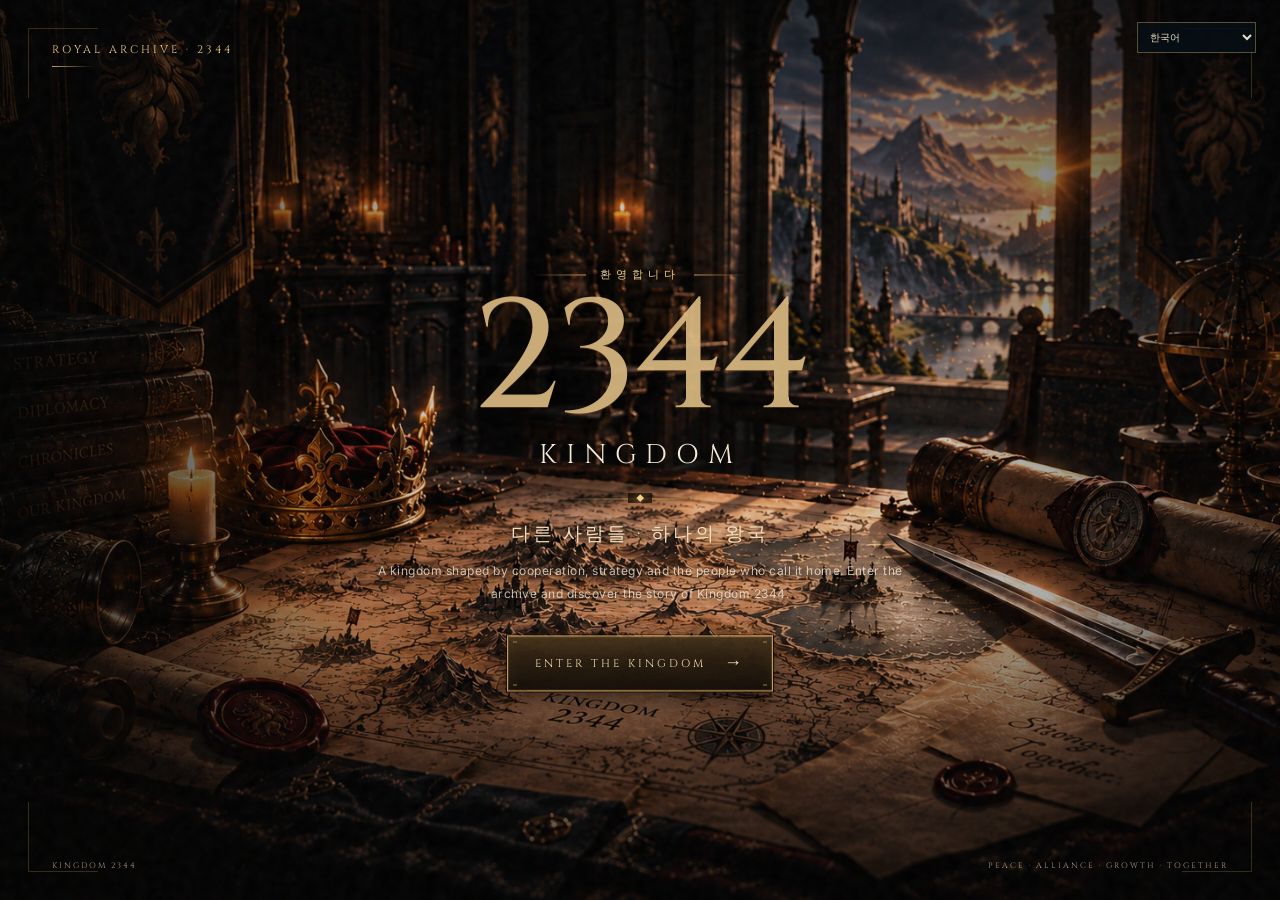
==== kingdom2344_scalable_latest/index.html @ acaeda59 "Add files via upload" ====
<!DOCTYPE html>
<html lang="en">
<head>
<meta charset="UTF-8">
<meta name="viewport" content="width=device-width, initial-scale=1.0">
<title>Kingdom 2344 — Royal Archive</title>
<style>
@import url('https://fonts.googleapis.com/css2?family=Cinzel:wght@400;500;600;700&family=Inter:wght@300;400;500&display=swap');

:root{
  --gold:#c79a52;
  --gold-light:#f0d08a;
  --gold-dark:#745126;
  --ivory:#f3ead8;
  --ink:#090807;
}

*{box-sizing:border-box}
html,body{margin:0;width:100%;height:100%;overflow:hidden}
body{
  background:#050505;
  color:var(--ivory);
  font-family:Inter,Arial,sans-serif;
}

.stage{
  position:relative;
  width:100vw;
  height:100vh;
  min-height:620px;
  overflow:hidden;
  background:#080706;
}

/* HERO IMAGE */
.hero{
  position:absolute;
  inset:0;
  background-image:
    linear-gradient(90deg,rgba(3,2,1,.55) 0%,rgba(3,2,1,.08) 42%,rgba(3,2,1,.22) 100%),
    linear-gradient(0deg,rgba(0,0,0,.72) 0%,transparent 34%,rgba(0,0,0,.20) 100%),
    url("kingdom2344_hero.png");
  background-size:cover;
  background-position:center center;
  transform:scale(1.035);
  animation:slowZoom 18s ease-out forwards;
}
@keyframes slowZoom{
  from{transform:scale(1.035)}
  to{transform:scale(1.0)}
}

/* cinematic overlays */
.vignette{
  position:absolute;inset:0;pointer-events:none;
  background:
    radial-gradient(ellipse at center,transparent 30%,rgba(0,0,0,.38) 100%),
    linear-gradient(90deg,rgba(0,0,0,.42),transparent 28%,transparent 72%,rgba(0,0,0,.28));
}
.grain{
  position:absolute;inset:-50%;pointer-events:none;opacity:.055;mix-blend-mode:screen;
  background-image:url("data:image/svg+xml,%3Csvg viewBox='0 0 180 180' xmlns='http://www.w3.org/2000/svg'%3E%3Cfilter id='n'%3E%3CfeTurbulence type='fractalNoise' baseFrequency='.9' numOctaves='4' stitchTiles='stitch'/%3E%3C/filter%3E%3Crect width='100%25' height='100%25' filter='url(%23n)' opacity='.8'/%3E%3C/svg%3E");
  animation:grain .25s steps(2) infinite;
}
@keyframes grain{0%{transform:translate(0,0)}25%{transform:translate(2%,-1%)}50%{transform:translate(-1%,2%)}75%{transform:translate(1%,1%)}100%{transform:translate(-2%,-2%)}}

/* top crest */
.crest{
  position:absolute;top:42px;left:52px;z-index:3;
  font-family:Cinzel,serif;color:var(--gold-light);
  letter-spacing:3px;font-size:11px;
}
.crest:after{
  content:"";display:block;width:42px;height:1px;margin-top:9px;
  background:linear-gradient(90deg,var(--gold),transparent);
}

/* CENTRAL INTRO */
.intro{
  position:absolute;
  z-index:3;
  left:50%;
  top:50%;
  transform:translate(-50%,-43%);
  width:min(650px,86vw);
  text-align:center;
  animation:rise 1.5s cubic-bezier(.2,.8,.2,1) both;
}
@keyframes rise{
  from{opacity:0;transform:translate(-50%,-35%)}
  to{opacity:1;transform:translate(-50%,-43%)}
}

.overline{
  display:flex;align-items:center;justify-content:center;gap:14px;
  color:var(--gold-light);
  font-family:Cinzel,serif;font-size:11px;letter-spacing:5px;
  margin-bottom:19px;
  text-shadow:0 2px 15px #000;
}
.overline:before,.overline:after{
  content:"";height:1px;width:52px;
  background:linear-gradient(90deg,transparent,var(--gold));
}
.overline:after{transform:scaleX(-1)}

.number{
  font-family:Cinzel,Georgia,serif;
  font-size:clamp(82px,13vw,155px);
  line-height:.78;
  letter-spacing:-4px;
  font-weight:500;
  margin:0;
  color:rgba(226,196,139,.84);
  text-shadow:
    0 1px 0 rgba(116,76,32,.55),
    0 5px 24px rgba(0,0,0,.72),
    0 0 24px rgba(214,167,83,.07);
}
.kingdom{
  font-family:Cinzel,serif;
  font-size:clamp(18px,2.2vw,27px);
  letter-spacing:9px;
  margin:15px 0 0;
  color:#f5ead4;
  text-shadow:0 3px 15px #000;
}
.divider{
  width:170px;height:1px;margin:25px auto 22px;
  background:linear-gradient(90deg,transparent,var(--gold),transparent);
  position:relative;
}
.divider:after{
  content:"◆";position:absolute;left:50%;top:50%;
  transform:translate(-50%,-55%);
  color:var(--gold-light);font-size:8px;
  text-shadow:0 0 10px var(--gold);
  background:rgba(10,7,4,.7);padding:0 8px;
}
.statement{
  font-family:Cinzel,serif;
  font-size:clamp(14px,1.6vw,19px);
  letter-spacing:3px;
  color:#f2dfbd;
  text-shadow:0 2px 14px #000;
}
.description{
  margin:13px auto 0;
  max-width:540px;
  color:rgba(245,239,226,.75);
  font-size:12px;
  line-height:1.9;
  letter-spacing:.5px;
  text-shadow:0 2px 10px #000;
}

/* HEAVY BUTTON */
.enter{
  position:relative;
  display:inline-flex;
  align-items:center;
  justify-content:center;
  gap:18px;
  margin-top:30px;
  min-width:225px;
  height:56px;
  padding:0 27px;
  color:#f5dfb0;
  font-family:Cinzel,serif;
  font-size:11px;
  letter-spacing:3px;
  text-decoration:none;
  border:1px solid #c89b55;
  background:
    linear-gradient(180deg,rgba(60,43,23,.94),rgba(18,13,8,.97));
  box-shadow:
    inset 0 0 0 1px rgba(255,220,151,.12),
    inset 0 8px 18px rgba(255,214,137,.06),
    0 8px 24px rgba(0,0,0,.65),
    0 0 0 1px rgba(0,0,0,.7);
  transition:.35s ease;
}
.enter:before,.enter:after{
  content:"";position:absolute;top:5px;bottom:5px;width:4px;
  border-top:1px solid var(--gold);border-bottom:1px solid var(--gold);
  opacity:.75;
}
.enter:before{left:5px}.enter:after{right:5px}
.enter:hover{
  color:#fff4d5;
  border-color:#f0ce86;
  transform:translateY(-2px);
  box-shadow:
    inset 0 0 0 1px rgba(255,220,151,.2),
    0 12px 35px rgba(0,0,0,.75),
    0 0 28px rgba(210,161,78,.18);
}
.arrow{font-size:18px;line-height:0;transition:.35s}
.enter:hover .arrow{transform:translateX(5px)}

/* corner details */
.corner{
  position:absolute;z-index:3;width:70px;height:70px;opacity:.65;
}
.corner:before,.corner:after{content:"";position:absolute;background:var(--gold)}
.corner.tl{top:28px;left:28px;border-left:1px solid rgba(216,174,91,.35);border-top:1px solid rgba(216,174,91,.35)}
.corner.tr{top:28px;right:28px;border-right:1px solid rgba(216,174,91,.35);border-top:1px solid rgba(216,174,91,.35)}
.corner.bl{bottom:28px;left:28px;border-left:1px solid rgba(216,174,91,.35);border-bottom:1px solid rgba(216,174,91,.35)}
.corner.br{bottom:28px;right:28px;border-right:1px solid rgba(216,174,91,.35);border-bottom:1px solid rgba(216,174,91,.35)}

/* footer */
.footer{
  position:absolute;z-index:3;bottom:29px;left:52px;right:52px;
  display:flex;justify-content:space-between;align-items:flex-end;
  font-family:Cinzel,serif;font-size:8px;letter-spacing:2px;
  color:rgba(239,219,182,.68);
}
.footer .right{text-align:right}
@media(max-width:650px){
  .crest{top:25px;left:25px}
  .intro{top:49%;width:90vw}
  .number{font-size:82px}
  .kingdom{font-size:16px;letter-spacing:6px}
  .description{font-size:11px;line-height:1.7}
  .enter{margin-top:24px;height:52px;min-width:210px}
  .footer{left:25px;right:25px;bottom:18px;font-size:7px}
  .corner{width:45px;height:45px}.corner.tl,.corner.tr{top:15px}.corner.bl,.corner.br{bottom:15px}
}
@media(max-height:700px){
  .description{display:none}.enter{margin-top:20px}.intro{transform:translate(-50%,-45%)}
}
</style>
<style>.entry-lang{position:fixed;right:24px;top:22px;z-index:20}.entry-lang select{background:#071015dd;color:#e9dfc9;border:1px solid #b99a6177;padding:8px;font:10px Arial}</style><style>
/* ===== Kingdom 2344 Royal Cursor — site-wide ===== */
@media (pointer:fine) {
  html, body, a, button, input, select, textarea {
    cursor: none !important;
  }

  .k2344-cursor-dot,
  .k2344-cursor-ring {
    position: fixed;
    left: 0;
    top: 0;
    pointer-events: none;
    z-index: 2147483647;
    opacity: 0;
    transform: translate3d(-100px,-100px,0);
    will-change: transform;
  }

  .k2344-cursor-dot {
    width: 7px;
    height: 7px;
    margin-left: -3.5px;
    margin-top: -3.5px;
    border-radius: 50%;
    background: #e2c48b;
    box-shadow:
      0 0 0 1px rgba(226,196,139,.45),
      0 0 12px rgba(226,196,139,.45);
  }

  .k2344-cursor-ring {
    width: 25px;
    height: 25px;
    margin-left: -12.5px;
    margin-top: -12.5px;
    border: 1px solid rgba(226,196,139,.72);
    transform-origin: center;
    transition:
      width .18s ease,
      height .18s ease,
      margin .18s ease,
      border-color .18s ease,
      background .18s ease,
      box-shadow .18s ease;
  }

  .k2344-cursor-ring::before,
  .k2344-cursor-ring::after {
    content: "";
    position: absolute;
    left: 50%;
    top: 50%;
    background: rgba(226,196,139,.58);
    transform: translate(-50%,-50%);
  }

  .k2344-cursor-ring::before {
    width: 1px;
    height: 35px;
  }

  .k2344-cursor-ring::after {
    width: 35px;
    height: 1px;
  }

  .k2344-cursor-ring.is-hover {
    width: 38px;
    height: 38px;
    margin-left: -19px;
    margin-top: -19px;
    border-color: rgba(226,196,139,.95);
    background: rgba(226,196,139,.06);
    box-shadow: 0 0 22px rgba(226,196,139,.20);
  }

  .k2344-cursor-ring.is-press {
    width: 20px;
    height: 20px;
    margin-left: -10px;
    margin-top: -10px;
  }
}

@media (pointer:coarse) {
  .k2344-cursor-dot,
  .k2344-cursor-ring {
    display: none !important;
  }
}
</style>
<link rel="stylesheet" href="css/global.css">
</head>
<body><div class="entry-lang"><select id="entryLanguage"></select></div>
<div class="stage">
  <div class="hero"></div>
  <div class="vignette"></div>
  <div class="grain"></div>

  <div class="corner tl"></div><div class="corner tr"></div>
  <div class="corner bl"></div><div class="corner br"></div>

  <div class="crest">ROYAL ARCHIVE · 2344</div>

  <main class="intro">
    <div class="overline"><span data-e="welcome">WELCOME TO</span></div>
    <div class="number">2344</div>
    <div class="kingdom">KINGDOM</div>
    <div class="divider"></div>
    <div class="statement"><span data-e="tagline">DIFFERENT PEOPLE · ONE KINGDOM</span></div>
    <p class="description">
      A kingdom shaped by cooperation, strategy and the people who call it home.
      Enter the archive and discover the story of Kingdom 2344.
    </p>
    <a class="enter" href="home.html">
      ENTER THE KINGDOM <span class="arrow">→</span>
    </a>
  </main>

  <footer class="footer">
    <span>KINGDOM 2344</span>
    <span class="right">PEACE · ALLIANCE · GROWTH · TOGETHER</span>
  </footer>
</div>

<script>
(function () {
  if (window.matchMedia && !window.matchMedia('(pointer:fine)').matches) return;

  const dot = document.createElement('div');
  const ring = document.createElement('div');
  dot.className = 'k2344-cursor-dot';
  ring.className = 'k2344-cursor-ring';
  document.body.appendChild(dot);
  document.body.appendChild(ring);

  let x = -100, y = -100, rx = -100, ry = -100;
  let active = false;

  function move(e) {
    x = e.clientX;
    y = e.clientY;
    if (!active) {
      active = true;
      dot.style.opacity = '1';
      ring.style.opacity = '1';
    }
    dot.style.transform = `translate3d(${x}px,${y}px,0)`;
  }

  function animate() {
    rx += (x - rx) * 0.16;
    ry += (y - ry) * 0.16;
    ring.style.transform = `translate3d(${rx}px,${ry}px,0)`;
    requestAnimationFrame(animate);
  }

  document.addEventListener('mousemove', move, {passive:true});
  document.addEventListener('mouseleave', () => {
    dot.style.opacity = '0';
    ring.style.opacity = '0';
  });
  document.addEventListener('mouseenter', () => {
    if (active) {
      dot.style.opacity = '1';
      ring.style.opacity = '1';
    }
  });

  document.addEventListener('mousedown', () => ring.classList.add('is-press'));
  document.addEventListener('mouseup', () => ring.classList.remove('is-press'));

  function bindHover() {
    document.querySelectorAll('a, button, [role="button"], input, select, textarea, .card, .ranking-card, .alliance-card, .nav-link').forEach(el => {
      if (el.dataset.k2344CursorBound) return;
      el.dataset.k2344CursorBound = '1';
      el.addEventListener('mouseenter', () => ring.classList.add('is-hover'));
      el.addEventListener('mouseleave', () => ring.classList.remove('is-hover'));
    });
  }

  bindHover();

  const observer = new MutationObserver(bindHover);
  observer.observe(document.body, {childList:true, subtree:true});

  animate();
})();
</script>

<script src="js/global.js"></script>
</body>
</html><script>const E={"ko": ["환영합니다", "다른 사람들 · 하나의 왕국", "협력과 전략으로 만들어진 2344 왕국의 이야기를 만나보세요.", "왕국 입장 →"], "en": ["WELCOME TO", "DIFFERENT PEOPLE · ONE KINGDOM", "A kingdom shaped by cooperation, strategy and the people who call it home. Enter the archive and discover the story of Kingdom 2344.", "ENTER THE KINGDOM →"], "de": ["WILLKOMMEN IN", "VERSCHIEDENE MENSCHEN · EIN KÖNIGREICH", "Ein Königreich geprägt von Zusammenarbeit, Strategie und seinen Menschen. Entdecke die Geschichte von Königreich 2344.", "KÖNIGREICH BETRETEN →"], "es": ["BIENVENIDO A", "PERSONAS DIFERENTES · UN SOLO REINO", "Un reino formado por cooperación, estrategia y sus habitantes. Descubre la historia del Reino 2344.", "ENTRAR AL REINO →"], "fr": ["BIENVENUE DANS", "DES PERSONNES DIFFÉRENTES · UN SEUL ROYAUME", "Un royaume façonné par la coopération, la stratégie et ses habitants. Découvrez l’histoire du Royaume 2344.", "ENTRER DANS LE ROYAUME →"], "ar": ["مرحبًا بكم في", "أشخاص مختلفون · مملكة واحدة", "مملكة تشكلت بالتعاون والاستراتيجية وبأيدي من يعتبرونها موطنًا لهم. اكتشف قصة مملكة 2344.", "دخول المملكة →"], "id": ["SELAMAT DATANG DI", "ORANG BERBEDA · SATU KERAJAAN", "Kerajaan yang dibentuk oleh kerja sama, strategi, dan orang-orangnya. Temukan kisah Kerajaan 2344.", "MASUK KE KERAJAAN →"], "zh-TW": ["歡迎來到", "不同的人 · 同一個王國", "一個由合作、策略與共同守護家園的人們所塑造的王國。探索2344王國的故事。", "進入王國 →"], "zh-CN": ["欢迎来到", "不同的人 · 同一个王国", "一个由合作、战略以及共同守护家园的人们塑造的王国。探索2344王国的故事。", "进入王国 →"], "ja": ["ようこそ", "異なる人々 · ひとつの王国", "協力と戦略、そして人々によって築かれた王国です。2344王国の物語をご覧ください。", "王国へ入る →"]};const EN={"ko": "한국어", "en": "English", "de": "Deutsch", "es": "Español", "fr": "Français", "ar": "العربية", "id": "Bahasa Indonesia", "zh-TW": "繁體中文", "zh-CN": "简体中文", "ja": "日本語"};const q=document.getElementById('entryLanguage');Object.keys(EN).forEach(k=>{let o=document.createElement('option');o.value=k;o.textContent=EN[k];q.appendChild(o)});function eSet(k){document.documentElement.lang=k;document.documentElement.dir=k==='ar'?'rtl':'ltr';let a=E[k]||E.en;document.querySelector('[data-e=welcome]').textContent=a[0];document.querySelector('[data-e=tagline]').textContent=a[1];document.querySelector('[data-e=desc]').textContent=a[2];document.querySelector('[data-e=enter]').textContent=a[3];q.value=k;localStorage.setItem('kingdom2344_lang',k)}q.onchange=()=>eSet(q.value);eSet(localStorage.getItem('kingdom2344_lang')||'ko');</script>
---- kingdom2344_scalable_latest/css/global.css ----
/* Kingdom 2344 — Global Royal Archive Cursor */
@media (pointer:fine){
  html,body,a,button,input,select,textarea{cursor:none!important}
  .k2344-cursor-dot,.k2344-cursor-ring{
    position:fixed;left:0;top:0;pointer-events:none;z-index:2147483647;
    opacity:0;transform:translate3d(-100px,-100px,0);will-change:transform;
  }
  .k2344-cursor-dot{
    width:7px;height:7px;margin:-3.5px 0 0 -3.5px;border-radius:50%;
    background:#e2c48b;
    box-shadow:0 0 0 1px rgba(226,196,139,.45),0 0 12px rgba(226,196,139,.45);
  }
  .k2344-cursor-ring{
    width:25px;height:25px;margin:-12.5px 0 0 -12.5px;
    border:1px solid rgba(226,196,139,.72);
    transform-origin:center;
    transition:width .18s ease,height .18s ease,margin .18s ease,
      border-color .18s ease,background .18s ease,box-shadow .18s ease;
  }
  .k2344-cursor-ring::before,.k2344-cursor-ring::after{
    content:"";position:absolute;left:50%;top:50%;
    background:rgba(226,196,139,.58);transform:translate(-50%,-50%);
  }
  .k2344-cursor-ring::before{width:1px;height:35px}
  .k2344-cursor-ring::after{width:35px;height:1px}
  .k2344-cursor-ring.is-hover{
    width:38px;height:38px;margin:-19px 0 0 -19px;
    border-color:rgba(226,196,139,.95);
    background:rgba(226,196,139,.06);
    box-shadow:0 0 22px rgba(226,196,139,.20);
  }
  .k2344-cursor-ring.is-press{
    width:20px;height:20px;margin:-10px 0 0 -10px;
  }
}
@media (pointer:coarse){
  .k2344-cursor-dot,.k2344-cursor-ring{display:none!important}
}


/* =========================================================
   KINGDOM 2344 — SHARED HEADER / RESPONSIVE NAVIGATION
   One header geometry for every page.
   ========================================================= */
.nav{
  position:sticky !important;
  top:0 !important;
  z-index:1000 !important;
  width:100% !important;
  background:rgba(7,16,21,.94) !important;
  border-bottom:1px solid rgba(185,154,97,.28) !important;
  backdrop-filter:blur(12px) !important;
  -webkit-backdrop-filter:blur(12px) !important;
}
.navin{
  width:100% !important;
  max-width:1180px !important;
  min-height:70px !important;
  height:70px !important;
  margin:0 auto !important;
  padding:0 24px !important;
  display:flex !important;
  flex-direction:row !important;
  align-items:center !important;
  justify-content:flex-start !important;
  gap:20px !important;
}
.navin .brand{
  flex:0 0 auto !important;
  display:block !important;
  white-space:nowrap !important;
  margin:0 !important;
}
.nav-actions{
  margin-left:auto !important;
  display:flex !important;
  align-items:center !important;
  justify-content:flex-end !important;
  gap:22px !important;
  min-width:0 !important;
}
.navin .links{
  flex:0 0 auto !important;
  display:flex !important;
  align-items:center !important;
  justify-content:flex-end !important;
  gap:27px !important;
  margin:0 !important;
  white-space:nowrap !important;
}
.navin .links a{
  flex:0 0 auto !important;
  white-space:nowrap !important;
}
.navin .lang{
  flex:0 0 auto !important;
  margin:0 !important;
}
.navin .lang select{
  height:32px !important;
  min-width:118px !important;
  padding:7px 10px !important;
  margin:0 !important;
}

/* Keep the header compact and usable on phones.
   Brand stays left; menu becomes a single horizontal scroll row. */
@media (max-width:760px){
  .navin{
    height:auto !important;
    min-height:72px !important;
    padding:10px 14px !important;
    display:grid !important;
    grid-template-columns:1fr auto !important;
    grid-template-rows:auto auto !important;
    column-gap:12px !important;
    row-gap:8px !important;
    align-items:center !important;
  }
  .navin .brand{
    grid-column:1 !important;
    grid-row:1 !important;
    font-size:16px !important;
  }
  .nav-actions{
    grid-column:1 / -1 !important;
    grid-row:2 !important;
    width:100% !important;
    min-width:0 !important;
    margin:0 !important;
    display:flex !important;
    justify-content:flex-start !important;
    gap:12px !important;
    overflow-x:auto !important;
    overflow-y:hidden !important;
    -webkit-overflow-scrolling:touch !important;
    scrollbar-width:none !important;
    padding-bottom:2px !important;
  }
  .nav-actions::-webkit-scrollbar{display:none !important}
  .navin .links{
    flex:0 0 auto !important;
    justify-content:flex-start !important;
    gap:18px !important;
    white-space:nowrap !important;
  }
  .navin .links a{
    font-size:9px !important;
    letter-spacing:1.7px !important;
    padding:5px 0 !important;
  }
  .navin .lang{
    margin-left:auto !important;
  }
  .navin .lang select{
    min-width:96px !important;
    height:30px !important;
    font-size:9px !important;
  }
}
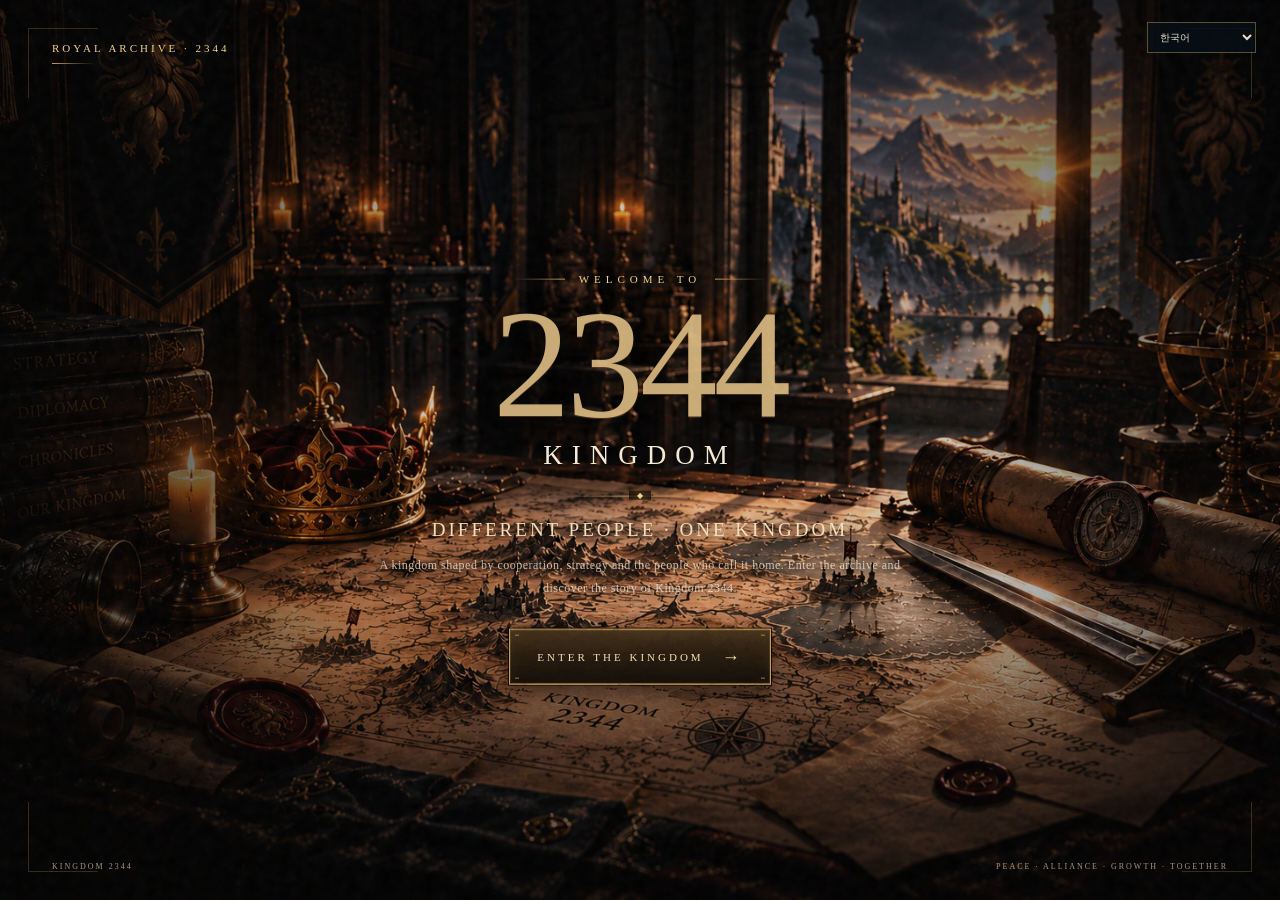
==== commit bea45d72: "Add files via upload" ====
--- a/kingdom2344_scalable_latest/index.html
+++ b/kingdom2344_scalable_latest/index.html
@@ -423,4 +423,4 @@
 
 <script src="js/global.js"></script>
 </body>
-</html><script>const E={"ko": ["환영합니다", "다른 사람들 · 하나의 왕국", "협력과 전략으로 만들어진 2344 왕국의 이야기를 만나보세요.", "왕국 입장 →"], "en": ["WELCOME TO", "DIFFERENT PEOPLE · ONE KINGDOM", "A kingdom shaped by cooperation, strategy and the people who call it home. Enter the archive and discover the story of Kingdom 2344.", "ENTER THE KINGDOM →"], "de": ["WILLKOMMEN IN", "VERSCHIEDENE MENSCHEN · EIN KÖNIGREICH", "Ein Königreich geprägt von Zusammenarbeit, Strategie und seinen Menschen. Entdecke die Geschichte von Königreich 2344.", "KÖNIGREICH BETRETEN →"], "es": ["BIENVENIDO A", "PERSONAS DIFERENTES · UN SOLO REINO", "Un reino formado por cooperación, estrategia y sus habitantes. Descubre la historia del Reino 2344.", "ENTRAR AL REINO →"], "fr": ["BIENVENUE DANS", "DES PERSONNES DIFFÉRENTES · UN SEUL ROYAUME", "Un royaume façonné par la coopération, la stratégie et ses habitants. Découvrez l’histoire du Royaume 2344.", "ENTRER DANS LE ROYAUME →"], "ar": ["مرحبًا بكم في", "أشخاص مختلفون · مملكة واحدة", "مملكة تشكلت بالتعاون والاستراتيجية وبأيدي من يعتبرونها موطنًا لهم. اكتشف قصة مملكة 2344.", "دخول المملكة →"], "id": ["SELAMAT DATANG DI", "ORANG BERBEDA · SATU KERAJAAN", "Kerajaan yang dibentuk oleh kerja sama, strategi, dan orang-orangnya. Temukan kisah Kerajaan 2344.", "MASUK KE KERAJAAN →"], "zh-TW": ["歡迎來到", "不同的人 · 同一個王國", "一個由合作、策略與共同守護家園的人們所塑造的王國。探索2344王國的故事。", "進入王國 →"], "zh-CN": ["欢迎来到", "不同的人 · 同一个王国", "一个由合作、战略以及共同守护家园的人们塑造的王国。探索2344王国的故事。", "进入王国 →"], "ja": ["ようこそ", "異なる人々 · ひとつの王国", "協力と戦略、そして人々によって築かれた王国です。2344王国の物語をご覧ください。", "王国へ入る →"]};const EN={"ko": "한국어", "en": "English", "de": "Deutsch", "es": "Español", "fr": "Français", "ar": "العربية", "id": "Bahasa Indonesia", "zh-TW": "繁體中文", "zh-CN": "简体中文", "ja": "日本語"};const q=document.getElementById('entryLanguage');Object.keys(EN).forEach(k=>{let o=document.createElement('option');o.value=k;o.textContent=EN[k];q.appendChild(o)});function eSet(k){document.documentElement.lang=k;document.documentElement.dir=k==='ar'?'rtl':'ltr';let a=E[k]||E.en;document.querySelector('[data-e=welcome]').textContent=a[0];document.querySelector('[data-e=tagline]').textContent=a[1];document.querySelector('[data-e=desc]').textContent=a[2];document.querySelector('[data-e=enter]').textContent=a[3];q.value=k;localStorage.setItem('kingdom2344_lang',k)}q.onchange=()=>eSet(q.value);eSet(localStorage.getItem('kingdom2344_lang')||'ko');</script>+</html><script>const E={"ko": ["환영합니다", "다른 사람들 · 하나의 왕국", "협력과 전략으로 만들어진 2344 왕국의 이야기를 만나보세요.", "왕국 입장 →"], "en": ["WELCOME TO", "DIFFERENT PEOPLE · ONE KINGDOM", "A kingdom shaped by cooperation, strategy and the people who call it home. Enter the archive and discover the story of Kingdom 2344.", "ENTER THE KINGDOM →"], "de": ["WILLKOMMEN IN", "VERSCHIEDENE MENSCHEN · EIN KÖNIGREICH", "Ein Königreich geprägt von Zusammenarbeit, Strategie und seinen Menschen. Entdecke die Geschichte von Königreich 2344.", "KÖNIGREICH BETRETEN →"], "es": ["BIENVENIDO A", "PERSONAS DIFERENTES · UN SOLO REINO", "Un reino formado por cooperación, estrategia y sus habitantes. Descubre la historia del Reino 2344.", "ENTRAR AL REINO →"], "fr": ["BIENVENUE DANS", "DES PERSONNES DIFFÉRENTES · UN SEUL ROYAUME", "Un royaume façonné par la coopération, la stratégie et ses habitants. Découvrez l’histoire du Royaume 2344.", "ENTRER DANS LE ROYAUME →"], "ar": ["مرحبًا بكم في", "أشخاص مختلفون · مملكة واحدة", "مملكة تشكلت بالتعاون والاستراتيجية وبأيدي من يعتبرونها موطنًا لهم. اكتشف قصة مملكة 2344.", "دخول المملكة →"], "id": ["SELAMAT DATANG DI", "ORANG BERBEDA · SATU KERAJAAN", "Kerajaan yang dibentuk oleh kerja sama, strategi, dan orang-orangnya. Temukan kisah Kerajaan 2344.", "MASUK KE KERAJAAN →"], "zh-TW": ["歡迎來到", "不同的人 · 同一個王國", "一個由合作、策略與共同守護家園的人們所塑造的王國。探索2344王國的故事。", "進入王國 →"], "zh-CN": ["欢迎来到", "不同的人 · 同一个王国", "一个由合作、战略以及共同守护家园的人们塑造的王国。探索2344王国的故事。", "进入王国 →"], "ja": ["ようこそ", "異なる人々 · ひとつの王国", "協力と戦略、そして人々によって築かれた王国です。2344王国の物語をご覧ください。", "王国へ入る →"]};const EN={"ko": "한국어", "en": "English", "de": "Deutsch", "es": "Español", "fr": "Français", "ar": "العربية", "id": "Bahasa Indonesia", "zh-TW": "繁體中文", "zh-CN": "简体中文", "ja": "日本語"};const q=document.getElementById('entryLanguage');Object.keys(EN).forEach(k=>{let o=document.createElement('option');o.value=k;o.textContent=EN[k];q.appendChild(o)});function eSet(k){document.documentElement.lang=k;document.documentElement.dir=k==='ar'?'rtl':'ltr';let a=E[k]||E.en;document.querySelector('[data-e=welcome]').textContent=a[0];document.querySelector('[data-e=tagline]').textContent=a[1];document.querySelector('[data-e=desc]').textContent=a[2];document.querySelector('[data-e=enter]').textContent=a[3];q.value=k;localStorage.setItem('kingdom2344_lang',k)}q.onchange=()=>eSet(q.value);eSet(localStorage.getItem('kingdom2344_lang')||'en');</script>
--- a/kingdom2344_scalable_latest/css/global.css
+++ b/kingdom2344_scalable_latest/css/global.css
@@ -158,3 +158,39 @@
     font-size:9px !important;
   }
 }
+
+
+/* ===== 2344 FINAL HEADER / CURSOR CONSISTENCY ===== */
+.nav,
+.navin,
+.nav-actions,
+.navin .links,
+.navin .brand,
+.navin .lang {
+  box-sizing:border-box;
+}
+.nav { isolation:isolate; }
+@media (pointer:fine){
+  .nav a, .nav button, .nav select { cursor:none !important; }
+}
+@media (max-width:760px){
+  .nav { overflow:visible !important; }
+  .navin { overflow:visible !important; }
+}
+
+/* =========================================================
+   KINGDOM 2344 — GLOBAL ROYAL ARCHIVE TYPOGRAPHY
+   Use the refined Georgia-style serif from the Alliances page
+   consistently across the entire site.
+   ========================================================= */
+html, body,
+body *,
+button, input, select, textarea {
+  font-family: Georgia, "Times New Roman", serif !important;
+}
+
+/* Preserve the archive's elegant letter spacing and readability. */
+body {
+  -webkit-font-smoothing: antialiased;
+  text-rendering: optimizeLegibility;
+}
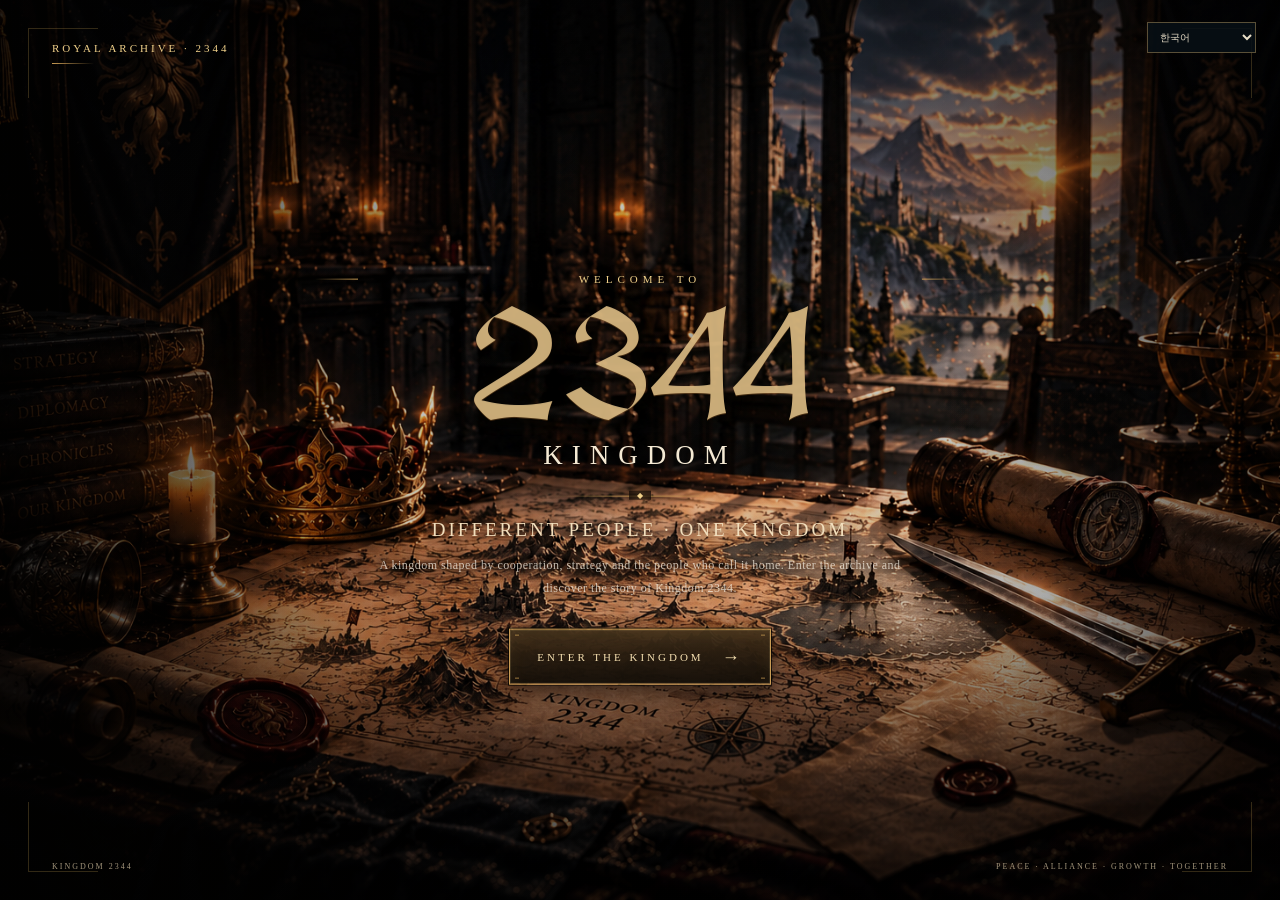
==== commit 1dfe9d9c: "Add files via upload" ====
--- a/kingdom2344_scalable_latest/index.html
+++ b/kingdom2344_scalable_latest/index.html
@@ -5,7 +5,7 @@
 <meta name="viewport" content="width=device-width, initial-scale=1.0">
 <title>Kingdom 2344 — Royal Archive</title>
 <style>
-@import url('https://fonts.googleapis.com/css2?family=Cinzel:wght@400;500;600;700&family=Inter:wght@300;400;500&display=swap');
+@import url('https://fonts.googleapis.com/css2?family=Cinzel:wght@400;500;600;700&family=Inter:wght@300;400;500&family=MedievalSharp&display=swap');
 
 :root{
   --gold:#c79a52;
@@ -105,7 +105,7 @@
 .overline:after{transform:scaleX(-1)}
 
 .number{
-  font-family:Cinzel,Georgia,serif;
+  font-family:MedievalSharp,Cinzel,Georgia,serif;
   font-size:clamp(82px,13vw,155px);
   line-height:.78;
   letter-spacing:-4px;
@@ -321,14 +321,77 @@
     display: none !important;
   }
 }
+
+/* 2344 title font — MedievalSharp */
+.number { font-family: "MedievalSharp", Cinzel, Georgia, serif !important; font-weight: 400; }
+
+/* Entrance sequence layout fix */
+.sequence-item{
+  display:block;
+  width:100%;
+  box-sizing:border-box;
+}
+.sequence-item.description{
+  display:block;
+}
+.sequence-item.description .description{
+  margin-left:auto;
+  margin-right:auto;
+  text-align:center;
+}
+.enter.sequence-item{
+  display:inline-flex;
+  width:auto;
+}
+
 </style>
 <link rel="stylesheet" href="css/global.css">
+<style>
+/* Entrance sequence animation */
+.sequence-item{
+  display:block;width:100%;opacity:0;
+  transform:translateY(22px);
+  animation:entranceReveal .9s cubic-bezier(.22,.61,.36,1) forwards;
+}
+.sequence-item.welcome{animation-delay:.45s}
+.sequence-item.tagline{animation-delay:1.15s}
+.sequence-item.number{animation-delay:1.85s}
+.sequence-item.kingdom{animation-delay:2.35s}
+.sequence-item.description{animation-delay:2.9s}
+.sequence-item.enter{animation-delay:4.8s !important}
+@keyframes entranceReveal{
+  to{opacity:1;transform:translateY(0)}
+}
+.hero-bg{
+  animation:heroAppear 1.4s ease-out both;
+}
+@keyframes heroAppear{
+  from{opacity:0;transform:scale(1.035)}
+  to{opacity:1;transform:scale(1)}
+}
+</style>
+
+
+<style>
+
+.enter,
+.enter-button,
+a[href*="home.html"],
+a[href*="home"]{
+  animation-delay:4.8s !important;
+}
+</style>
+
+<style>
+.enter,.enter-button,a[href*="home.html"],a[href*="home"]{
+  animation-delay:4.8s !important;
+}
+</style>
 </head>
 <body><div class="entry-lang"><select id="entryLanguage"></select></div>
 <div class="stage">
   <div class="hero"></div>
   <div class="vignette"></div>
-  <div class="grain"></div>
 
   <div class="corner tl"></div><div class="corner tr"></div>
   <div class="corner bl"></div><div class="corner br"></div>
@@ -336,16 +399,16 @@
   <div class="crest">ROYAL ARCHIVE · 2344</div>
 
   <main class="intro">
-    <div class="overline"><span data-e="welcome">WELCOME TO</span></div>
-    <div class="number">2344</div>
-    <div class="kingdom">KINGDOM</div>
+    <div class="overline"><span class="sequence-item welcome"><span data-e="welcome">WELCOME TO</span></span></div>
+    <span class="sequence-item number"><div class="number">2344</div></span>
+    <span class="sequence-item kingdom"><div class="kingdom">KINGDOM</div></span>
     <div class="divider"></div>
-    <div class="statement"><span data-e="tagline">DIFFERENT PEOPLE · ONE KINGDOM</span></div>
-    <p class="description">
+    <div class="statement"><span class="sequence-item tagline"><span data-e="tagline">DIFFERENT PEOPLE · ONE KINGDOM</span></span></div>
+    <span class="sequence-item description"><p class="description">
       A kingdom shaped by cooperation, strategy and the people who call it home.
       Enter the archive and discover the story of Kingdom 2344.
-    </p>
-    <a class="enter" href="home.html">
+    </p></span>
+    <a class="enter sequence-item" href="home.html">
       ENTER THE KINGDOM <span class="arrow">→</span>
     </a>
   </main>
@@ -422,5 +485,8 @@
 </script>
 
 <script src="js/global.js"></script>
+
+
+
 </body>
-</html><script>const E={"ko": ["환영합니다", "다른 사람들 · 하나의 왕국", "협력과 전략으로 만들어진 2344 왕국의 이야기를 만나보세요.", "왕국 입장 →"], "en": ["WELCOME TO", "DIFFERENT PEOPLE · ONE KINGDOM", "A kingdom shaped by cooperation, strategy and the people who call it home. Enter the archive and discover the story of Kingdom 2344.", "ENTER THE KINGDOM →"], "de": ["WILLKOMMEN IN", "VERSCHIEDENE MENSCHEN · EIN KÖNIGREICH", "Ein Königreich geprägt von Zusammenarbeit, Strategie und seinen Menschen. Entdecke die Geschichte von Königreich 2344.", "KÖNIGREICH BETRETEN →"], "es": ["BIENVENIDO A", "PERSONAS DIFERENTES · UN SOLO REINO", "Un reino formado por cooperación, estrategia y sus habitantes. Descubre la historia del Reino 2344.", "ENTRAR AL REINO →"], "fr": ["BIENVENUE DANS", "DES PERSONNES DIFFÉRENTES · UN SEUL ROYAUME", "Un royaume façonné par la coopération, la stratégie et ses habitants. Découvrez l’histoire du Royaume 2344.", "ENTRER DANS LE ROYAUME →"], "ar": ["مرحبًا بكم في", "أشخاص مختلفون · مملكة واحدة", "مملكة تشكلت بالتعاون والاستراتيجية وبأيدي من يعتبرونها موطنًا لهم. اكتشف قصة مملكة 2344.", "دخول المملكة →"], "id": ["SELAMAT DATANG DI", "ORANG BERBEDA · SATU KERAJAAN", "Kerajaan yang dibentuk oleh kerja sama, strategi, dan orang-orangnya. Temukan kisah Kerajaan 2344.", "MASUK KE KERAJAAN →"], "zh-TW": ["歡迎來到", "不同的人 · 同一個王國", "一個由合作、策略與共同守護家園的人們所塑造的王國。探索2344王國的故事。", "進入王國 →"], "zh-CN": ["欢迎来到", "不同的人 · 同一个王国", "一个由合作、战略以及共同守护家园的人们塑造的王国。探索2344王国的故事。", "进入王国 →"], "ja": ["ようこそ", "異なる人々 · ひとつの王国", "協力と戦略、そして人々によって築かれた王国です。2344王国の物語をご覧ください。", "王国へ入る →"]};const EN={"ko": "한국어", "en": "English", "de": "Deutsch", "es": "Español", "fr": "Français", "ar": "العربية", "id": "Bahasa Indonesia", "zh-TW": "繁體中文", "zh-CN": "简体中文", "ja": "日本語"};const q=document.getElementById('entryLanguage');Object.keys(EN).forEach(k=>{let o=document.createElement('option');o.value=k;o.textContent=EN[k];q.appendChild(o)});function eSet(k){document.documentElement.lang=k;document.documentElement.dir=k==='ar'?'rtl':'ltr';let a=E[k]||E.en;document.querySelector('[data-e=welcome]').textContent=a[0];document.querySelector('[data-e=tagline]').textContent=a[1];document.querySelector('[data-e=desc]').textContent=a[2];document.querySelector('[data-e=enter]').textContent=a[3];q.value=k;localStorage.setItem('kingdom2344_lang',k)}q.onchange=()=>eSet(q.value);eSet(localStorage.getItem('kingdom2344_lang')||'en');</script>+</html><script>const E={"ko": ["환영합니다", "다른 사람들 · 하나의 왕국", "협력과 전략으로 만들어진 2344 왕국의 이야기를 만나보세요.", "왕국 입장 →"], "en": ["WELCOME TO", "DIFFERENT PEOPLE · ONE KINGDOM", "A kingdom shaped by cooperation, strategy and the people who call it home. Enter the archive and discover the story of Kingdom 2344.", "ENTER THE KINGDOM →"], "de": ["WILLKOMMEN IN", "VERSCHIEDENE MENSCHEN · EIN KÖNIGREICH", "Ein Königreich geprägt von Zusammenarbeit, Strategie und seinen Menschen. Entdecke die Geschichte von Königreich 2344.", "KÖNIGREICH BETRETEN →"], "es": ["BIENVENIDO A", "PERSONAS DIFERENTES · UN SOLO REINO", "Un reino formado por cooperación, estrategia y sus habitantes. Descubre la historia del Reino 2344.", "ENTRAR AL REINO →"], "fr": ["BIENVENUE DANS", "DES PERSONNES DIFFÉRENTES · UN SEUL ROYAUME", "Un royaume façonné par la coopération, la stratégie et ses habitants. Découvrez l’histoire du Royaume 2344.", "ENTRER DANS LE ROYAUME →"], "ar": ["مرحبًا بكم في", "أشخاص مختلفون · مملكة واحدة", "مملكة تشكلت بالتعاون والاستراتيجية وبأيدي من يعتبرونها موطنًا لهم. اكتشف قصة مملكة 2344.", "دخول المملكة →"], "id": ["SELAMAT DATANG DI", "ORANG BERBEDA · SATU KERAJAAN", "Kerajaan yang dibentuk oleh kerja sama, strategi, dan orang-orangnya. Temukan kisah Kerajaan 2344.", "MASUK KE KERAJAAN →"], "zh-TW": ["歡迎來到", "不同的人 · 同一個王國", "一個由合作、策略與共同守護家園的人們所塑造的王國。探索2344王國的故事。", "進入王國 →"], "zh-CN": ["欢迎来到", "不同的人 · 同一个王国", "一个由合作、战略以及共同守护家园的人们塑造的王国。探索2344王国的故事。", "进入王国 →"], "ja": ["ようこそ", "異なる人々 · ひとつの王国", "協力と戦略、そして人々によって築かれた王国です。2344王国の物語をご覧ください。", "王国へ入る →"], "tr": ["HOŞ GELDİNİZ", "FARKLI İNSANLAR · TEK KRALLIK", "İş birliği, strateji ve halkıyla şekillenen 2344 Krallığı’nın hikâyesini keşfedin.", "KRALLIĞA GİR →"]};const EN={"ko": "한국어", "en": "English", "de": "Deutsch", "es": "Español", "fr": "Français", "ar": "العربية", "id": "Bahasa Indonesia", "zh-TW": "繁體中文", "zh-CN": "简体中文", "ja": "日本語", "tr": "Türkçe"};const q=document.getElementById('entryLanguage');Object.keys(EN).forEach(k=>{let o=document.createElement('option');o.value=k;o.textContent=EN[k];q.appendChild(o)});function eSet(k){document.documentElement.lang=k;document.documentElement.dir=k==='ar'?'rtl':'ltr';let a=E[k]||E.en;document.querySelector('[data-e=welcome]').textContent=a[0];document.querySelector('[data-e=tagline]').textContent=a[1];document.querySelector('[data-e=desc]').textContent=a[2];document.querySelector('[data-e=enter]').textContent=a[3];q.value=k;localStorage.setItem('kingdom2344_lang',k)}q.onchange=()=>eSet(q.value);eSet(localStorage.getItem('kingdom2344_lang')||'en');</script>
--- a/kingdom2344_scalable_latest/css/global.css
+++ b/kingdom2344_scalable_latest/css/global.css
@@ -96,11 +96,37 @@
   flex:0 0 auto !important;
   margin:0 !important;
 }
-.navin .lang select{
+ .navin .lang select{
+  width:118px !important;
+  min-width:118px !important;
   height:32px !important;
-  min-width:118px !important;
-  padding:7px 10px !important;
-  margin:0 !important;
+  padding:7px 28px 7px 10px !important;
+  margin:0 !important;
+  box-sizing:border-box !important;
+  appearance:auto !important;
+  -webkit-appearance:auto !important;
+  background:#0b1519 !important;
+  color:#ddd4c2 !important;
+  border:1px solid rgba(185,154,97,.4) !important;
+  border-radius:0 !important;
+  font-family:Georgia, "Times New Roman", serif !important;
+  font-size:12px !important;
+  line-height:16px !important;
+  letter-spacing:.2px !important;
+  text-transform:none !important;
+  outline:none !important;
+  box-shadow:none !important;
+  cursor:none !important;
+}
+.navin .lang select:hover,
+.navin .lang select:focus{
+  border-color:rgba(185,154,97,.72) !important;
+  background:#0d191d !important;
+}
+.navin .lang select option{
+  background:#0b1519 !important;
+  color:#ddd4c2 !important;
+  font-family:Georgia, "Times New Roman", serif !important;
 }
 
 /* Keep the header compact and usable on phones.
@@ -108,36 +134,38 @@
 @media (max-width:760px){
   .navin{
     height:auto !important;
-    min-height:72px !important;
-    padding:10px 14px !important;
+    min-height:70px !important;
+    padding:10px 14px 9px !important;
     display:grid !important;
-    grid-template-columns:1fr auto !important;
-    grid-template-rows:auto auto !important;
+    grid-template-columns:minmax(0,1fr) auto !important;
+    grid-template-rows:32px auto !important;
     column-gap:12px !important;
     row-gap:8px !important;
     align-items:center !important;
+  }
+  .nav-actions{
+    display:contents !important;
   }
   .navin .brand{
     grid-column:1 !important;
     grid-row:1 !important;
     font-size:16px !important;
   }
-  .nav-actions{
+  .navin .links{
     grid-column:1 / -1 !important;
     grid-row:2 !important;
     width:100% !important;
     min-width:0 !important;
-    margin:0 !important;
     display:flex !important;
     justify-content:flex-start !important;
-    gap:12px !important;
+    gap:18px !important;
     overflow-x:auto !important;
     overflow-y:hidden !important;
     -webkit-overflow-scrolling:touch !important;
     scrollbar-width:none !important;
-    padding-bottom:2px !important;
-  }
-  .nav-actions::-webkit-scrollbar{display:none !important}
+    padding:0 1px 2px !important;
+  }
+  .navin .links::-webkit-scrollbar{display:none !important}
   .navin .links{
     flex:0 0 auto !important;
     justify-content:flex-start !important;
@@ -150,12 +178,17 @@
     padding:5px 0 !important;
   }
   .navin .lang{
+    grid-column:2 !important;
+    grid-row:1 !important;
     margin-left:auto !important;
+    align-self:center !important;
   }
   .navin .lang select{
-    min-width:96px !important;
+    width:104px !important;
+    min-width:104px !important;
     height:30px !important;
-    font-size:9px !important;
+    padding:6px 24px 6px 9px !important;
+    font-size:11px !important;
   }
 }
 
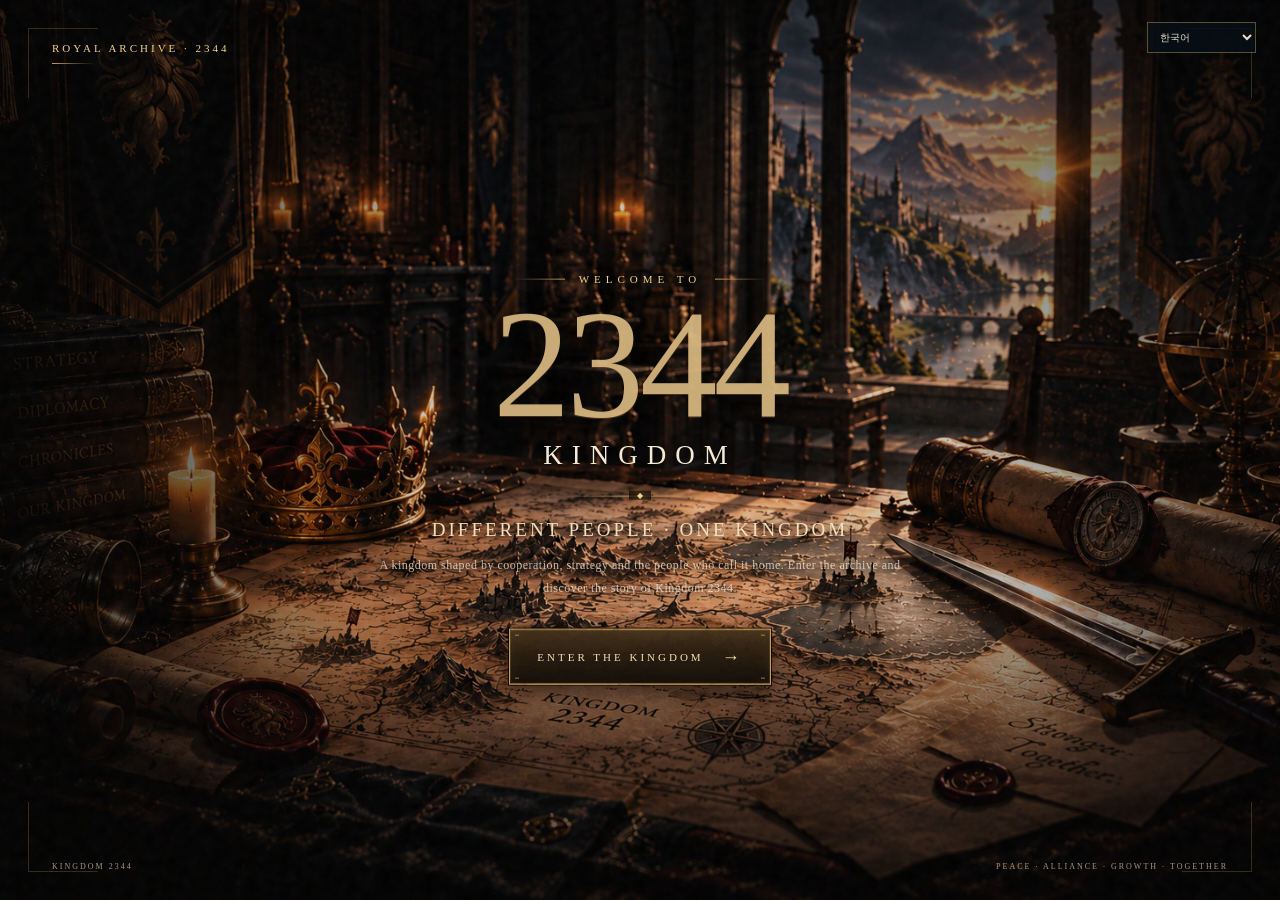
==== commit 816a1f73: "Add files via upload" ====
--- a/kingdom2344_scalable_latest/index.html
+++ b/kingdom2344_scalable_latest/index.html
@@ -5,7 +5,7 @@
 <meta name="viewport" content="width=device-width, initial-scale=1.0">
 <title>Kingdom 2344 — Royal Archive</title>
 <style>
-@import url('https://fonts.googleapis.com/css2?family=Cinzel:wght@400;500;600;700&family=Inter:wght@300;400;500&family=MedievalSharp&display=swap');
+@import url('https://fonts.googleapis.com/css2?family=Cinzel:wght@400;500;600;700&family=Inter:wght@300;400;500&display=swap');
 
 :root{
   --gold:#c79a52;
@@ -105,7 +105,7 @@
 .overline:after{transform:scaleX(-1)}
 
 .number{
-  font-family:MedievalSharp,Cinzel,Georgia,serif;
+  font-family:Cinzel,Georgia,serif;
   font-size:clamp(82px,13vw,155px);
   line-height:.78;
   letter-spacing:-4px;
@@ -321,77 +321,14 @@
     display: none !important;
   }
 }
-
-/* 2344 title font — MedievalSharp */
-.number { font-family: "MedievalSharp", Cinzel, Georgia, serif !important; font-weight: 400; }
-
-/* Entrance sequence layout fix */
-.sequence-item{
-  display:block;
-  width:100%;
-  box-sizing:border-box;
-}
-.sequence-item.description{
-  display:block;
-}
-.sequence-item.description .description{
-  margin-left:auto;
-  margin-right:auto;
-  text-align:center;
-}
-.enter.sequence-item{
-  display:inline-flex;
-  width:auto;
-}
-
 </style>
 <link rel="stylesheet" href="css/global.css">
-<style>
-/* Entrance sequence animation */
-.sequence-item{
-  display:block;width:100%;opacity:0;
-  transform:translateY(22px);
-  animation:entranceReveal .9s cubic-bezier(.22,.61,.36,1) forwards;
-}
-.sequence-item.welcome{animation-delay:.45s}
-.sequence-item.tagline{animation-delay:1.15s}
-.sequence-item.number{animation-delay:1.85s}
-.sequence-item.kingdom{animation-delay:2.35s}
-.sequence-item.description{animation-delay:2.9s}
-.sequence-item.enter{animation-delay:4.8s !important}
-@keyframes entranceReveal{
-  to{opacity:1;transform:translateY(0)}
-}
-.hero-bg{
-  animation:heroAppear 1.4s ease-out both;
-}
-@keyframes heroAppear{
-  from{opacity:0;transform:scale(1.035)}
-  to{opacity:1;transform:scale(1)}
-}
-</style>
-
-
-<style>
-
-.enter,
-.enter-button,
-a[href*="home.html"],
-a[href*="home"]{
-  animation-delay:4.8s !important;
-}
-</style>
-
-<style>
-.enter,.enter-button,a[href*="home.html"],a[href*="home"]{
-  animation-delay:4.8s !important;
-}
-</style>
 </head>
 <body><div class="entry-lang"><select id="entryLanguage"></select></div>
 <div class="stage">
   <div class="hero"></div>
   <div class="vignette"></div>
+  <div class="grain"></div>
 
   <div class="corner tl"></div><div class="corner tr"></div>
   <div class="corner bl"></div><div class="corner br"></div>
@@ -399,16 +336,16 @@
   <div class="crest">ROYAL ARCHIVE · 2344</div>
 
   <main class="intro">
-    <div class="overline"><span class="sequence-item welcome"><span data-e="welcome">WELCOME TO</span></span></div>
-    <span class="sequence-item number"><div class="number">2344</div></span>
-    <span class="sequence-item kingdom"><div class="kingdom">KINGDOM</div></span>
+    <div class="overline"><span data-e="welcome">WELCOME TO</span></div>
+    <div class="number">2344</div>
+    <div class="kingdom">KINGDOM</div>
     <div class="divider"></div>
-    <div class="statement"><span class="sequence-item tagline"><span data-e="tagline">DIFFERENT PEOPLE · ONE KINGDOM</span></span></div>
-    <span class="sequence-item description"><p class="description">
+    <div class="statement"><span data-e="tagline">DIFFERENT PEOPLE · ONE KINGDOM</span></div>
+    <p class="description">
       A kingdom shaped by cooperation, strategy and the people who call it home.
       Enter the archive and discover the story of Kingdom 2344.
-    </p></span>
-    <a class="enter sequence-item" href="home.html">
+    </p>
+    <a class="enter" href="home.html">
       ENTER THE KINGDOM <span class="arrow">→</span>
     </a>
   </main>
@@ -485,8 +422,5 @@
 </script>
 
 <script src="js/global.js"></script>
-
-
-
 </body>
 </html><script>const E={"ko": ["환영합니다", "다른 사람들 · 하나의 왕국", "협력과 전략으로 만들어진 2344 왕국의 이야기를 만나보세요.", "왕국 입장 →"], "en": ["WELCOME TO", "DIFFERENT PEOPLE · ONE KINGDOM", "A kingdom shaped by cooperation, strategy and the people who call it home. Enter the archive and discover the story of Kingdom 2344.", "ENTER THE KINGDOM →"], "de": ["WILLKOMMEN IN", "VERSCHIEDENE MENSCHEN · EIN KÖNIGREICH", "Ein Königreich geprägt von Zusammenarbeit, Strategie und seinen Menschen. Entdecke die Geschichte von Königreich 2344.", "KÖNIGREICH BETRETEN →"], "es": ["BIENVENIDO A", "PERSONAS DIFERENTES · UN SOLO REINO", "Un reino formado por cooperación, estrategia y sus habitantes. Descubre la historia del Reino 2344.", "ENTRAR AL REINO →"], "fr": ["BIENVENUE DANS", "DES PERSONNES DIFFÉRENTES · UN SEUL ROYAUME", "Un royaume façonné par la coopération, la stratégie et ses habitants. Découvrez l’histoire du Royaume 2344.", "ENTRER DANS LE ROYAUME →"], "ar": ["مرحبًا بكم في", "أشخاص مختلفون · مملكة واحدة", "مملكة تشكلت بالتعاون والاستراتيجية وبأيدي من يعتبرونها موطنًا لهم. اكتشف قصة مملكة 2344.", "دخول المملكة →"], "id": ["SELAMAT DATANG DI", "ORANG BERBEDA · SATU KERAJAAN", "Kerajaan yang dibentuk oleh kerja sama, strategi, dan orang-orangnya. Temukan kisah Kerajaan 2344.", "MASUK KE KERAJAAN →"], "zh-TW": ["歡迎來到", "不同的人 · 同一個王國", "一個由合作、策略與共同守護家園的人們所塑造的王國。探索2344王國的故事。", "進入王國 →"], "zh-CN": ["欢迎来到", "不同的人 · 同一个王国", "一个由合作、战略以及共同守护家园的人们塑造的王国。探索2344王国的故事。", "进入王国 →"], "ja": ["ようこそ", "異なる人々 · ひとつの王国", "協力と戦略、そして人々によって築かれた王国です。2344王国の物語をご覧ください。", "王国へ入る →"], "tr": ["HOŞ GELDİNİZ", "FARKLI İNSANLAR · TEK KRALLIK", "İş birliği, strateji ve halkıyla şekillenen 2344 Krallığı’nın hikâyesini keşfedin.", "KRALLIĞA GİR →"]};const EN={"ko": "한국어", "en": "English", "de": "Deutsch", "es": "Español", "fr": "Français", "ar": "العربية", "id": "Bahasa Indonesia", "zh-TW": "繁體中文", "zh-CN": "简体中文", "ja": "日本語", "tr": "Türkçe"};const q=document.getElementById('entryLanguage');Object.keys(EN).forEach(k=>{let o=document.createElement('option');o.value=k;o.textContent=EN[k];q.appendChild(o)});function eSet(k){document.documentElement.lang=k;document.documentElement.dir=k==='ar'?'rtl':'ltr';let a=E[k]||E.en;document.querySelector('[data-e=welcome]').textContent=a[0];document.querySelector('[data-e=tagline]').textContent=a[1];document.querySelector('[data-e=desc]').textContent=a[2];document.querySelector('[data-e=enter]').textContent=a[3];q.value=k;localStorage.setItem('kingdom2344_lang',k)}q.onchange=()=>eSet(q.value);eSet(localStorage.getItem('kingdom2344_lang')||'en');</script>
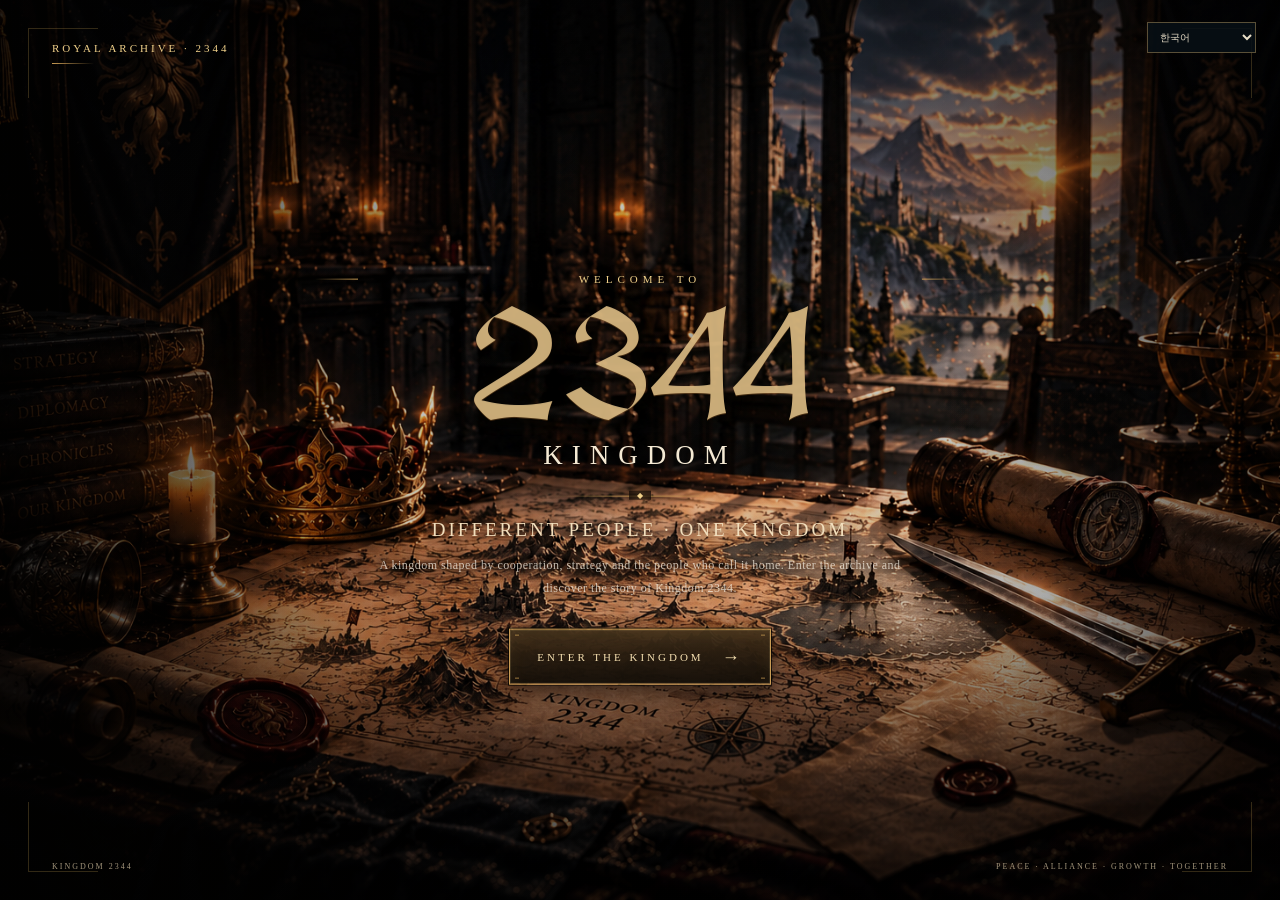
==== commit 075b77e6: "Add files via upload" ====
--- a/kingdom2344_scalable_latest/index.html
+++ b/kingdom2344_scalable_latest/index.html
@@ -5,7 +5,7 @@
 <meta name="viewport" content="width=device-width, initial-scale=1.0">
 <title>Kingdom 2344 — Royal Archive</title>
 <style>
-@import url('https://fonts.googleapis.com/css2?family=Cinzel:wght@400;500;600;700&family=Inter:wght@300;400;500&display=swap');
+@import url('https://fonts.googleapis.com/css2?family=Cinzel:wght@400;500;600;700&family=Inter:wght@300;400;500&family=MedievalSharp&display=swap');
 
 :root{
   --gold:#c79a52;
@@ -105,7 +105,7 @@
 .overline:after{transform:scaleX(-1)}
 
 .number{
-  font-family:Cinzel,Georgia,serif;
+  font-family:MedievalSharp,Cinzel,Georgia,serif;
   font-size:clamp(82px,13vw,155px);
   line-height:.78;
   letter-spacing:-4px;
@@ -321,14 +321,77 @@
     display: none !important;
   }
 }
+
+/* 2344 title font — MedievalSharp */
+.number { font-family: "MedievalSharp", Cinzel, Georgia, serif !important; font-weight: 400; }
+
+/* Entrance sequence layout fix */
+.sequence-item{
+  display:block;
+  width:100%;
+  box-sizing:border-box;
+}
+.sequence-item.description{
+  display:block;
+}
+.sequence-item.description .description{
+  margin-left:auto;
+  margin-right:auto;
+  text-align:center;
+}
+.enter.sequence-item{
+  display:inline-flex;
+  width:auto;
+}
+
 </style>
 <link rel="stylesheet" href="css/global.css">
+<style>
+/* Entrance sequence animation */
+.sequence-item{
+  display:block;width:100%;opacity:0;
+  transform:translateY(22px);
+  animation:entranceReveal .9s cubic-bezier(.22,.61,.36,1) forwards;
+}
+.sequence-item.welcome{animation-delay:.45s}
+.sequence-item.tagline{animation-delay:1.15s}
+.sequence-item.number{animation-delay:1.85s}
+.sequence-item.kingdom{animation-delay:2.35s}
+.sequence-item.description{animation-delay:2.9s}
+.sequence-item.enter{animation-delay:4.8s !important}
+@keyframes entranceReveal{
+  to{opacity:1;transform:translateY(0)}
+}
+.hero-bg{
+  animation:heroAppear 1.4s ease-out both;
+}
+@keyframes heroAppear{
+  from{opacity:0;transform:scale(1.035)}
+  to{opacity:1;transform:scale(1)}
+}
+</style>
+
+
+<style>
+
+.enter,
+.enter-button,
+a[href*="home.html"],
+a[href*="home"]{
+  animation-delay:4.8s !important;
+}
+</style>
+
+<style>
+.enter,.enter-button,a[href*="home.html"],a[href*="home"]{
+  animation-delay:4.8s !important;
+}
+</style>
 </head>
 <body><div class="entry-lang"><select id="entryLanguage"></select></div>
 <div class="stage">
   <div class="hero"></div>
   <div class="vignette"></div>
-  <div class="grain"></div>
 
   <div class="corner tl"></div><div class="corner tr"></div>
   <div class="corner bl"></div><div class="corner br"></div>
@@ -336,16 +399,16 @@
   <div class="crest">ROYAL ARCHIVE · 2344</div>
 
   <main class="intro">
-    <div class="overline"><span data-e="welcome">WELCOME TO</span></div>
-    <div class="number">2344</div>
-    <div class="kingdom">KINGDOM</div>
+    <div class="overline"><span class="sequence-item welcome"><span data-e="welcome">WELCOME TO</span></span></div>
+    <span class="sequence-item number"><div class="number">2344</div></span>
+    <span class="sequence-item kingdom"><div class="kingdom">KINGDOM</div></span>
     <div class="divider"></div>
-    <div class="statement"><span data-e="tagline">DIFFERENT PEOPLE · ONE KINGDOM</span></div>
-    <p class="description">
+    <div class="statement"><span class="sequence-item tagline"><span data-e="tagline">DIFFERENT PEOPLE · ONE KINGDOM</span></span></div>
+    <span class="sequence-item description"><p class="description">
       A kingdom shaped by cooperation, strategy and the people who call it home.
       Enter the archive and discover the story of Kingdom 2344.
-    </p>
-    <a class="enter" href="home.html">
+    </p></span>
+    <a class="enter sequence-item" href="home.html">
       ENTER THE KINGDOM <span class="arrow">→</span>
     </a>
   </main>
@@ -422,5 +485,8 @@
 </script>
 
 <script src="js/global.js"></script>
+
+
+
 </body>
 </html><script>const E={"ko": ["환영합니다", "다른 사람들 · 하나의 왕국", "협력과 전략으로 만들어진 2344 왕국의 이야기를 만나보세요.", "왕국 입장 →"], "en": ["WELCOME TO", "DIFFERENT PEOPLE · ONE KINGDOM", "A kingdom shaped by cooperation, strategy and the people who call it home. Enter the archive and discover the story of Kingdom 2344.", "ENTER THE KINGDOM →"], "de": ["WILLKOMMEN IN", "VERSCHIEDENE MENSCHEN · EIN KÖNIGREICH", "Ein Königreich geprägt von Zusammenarbeit, Strategie und seinen Menschen. Entdecke die Geschichte von Königreich 2344.", "KÖNIGREICH BETRETEN →"], "es": ["BIENVENIDO A", "PERSONAS DIFERENTES · UN SOLO REINO", "Un reino formado por cooperación, estrategia y sus habitantes. Descubre la historia del Reino 2344.", "ENTRAR AL REINO →"], "fr": ["BIENVENUE DANS", "DES PERSONNES DIFFÉRENTES · UN SEUL ROYAUME", "Un royaume façonné par la coopération, la stratégie et ses habitants. Découvrez l’histoire du Royaume 2344.", "ENTRER DANS LE ROYAUME →"], "ar": ["مرحبًا بكم في", "أشخاص مختلفون · مملكة واحدة", "مملكة تشكلت بالتعاون والاستراتيجية وبأيدي من يعتبرونها موطنًا لهم. اكتشف قصة مملكة 2344.", "دخول المملكة →"], "id": ["SELAMAT DATANG DI", "ORANG BERBEDA · SATU KERAJAAN", "Kerajaan yang dibentuk oleh kerja sama, strategi, dan orang-orangnya. Temukan kisah Kerajaan 2344.", "MASUK KE KERAJAAN →"], "zh-TW": ["歡迎來到", "不同的人 · 同一個王國", "一個由合作、策略與共同守護家園的人們所塑造的王國。探索2344王國的故事。", "進入王國 →"], "zh-CN": ["欢迎来到", "不同的人 · 同一个王国", "一个由合作、战略以及共同守护家园的人们塑造的王国。探索2344王国的故事。", "进入王国 →"], "ja": ["ようこそ", "異なる人々 · ひとつの王国", "協力と戦略、そして人々によって築かれた王国です。2344王国の物語をご覧ください。", "王国へ入る →"], "tr": ["HOŞ GELDİNİZ", "FARKLI İNSANLAR · TEK KRALLIK", "İş birliği, strateji ve halkıyla şekillenen 2344 Krallığı’nın hikâyesini keşfedin.", "KRALLIĞA GİR →"]};const EN={"ko": "한국어", "en": "English", "de": "Deutsch", "es": "Español", "fr": "Français", "ar": "العربية", "id": "Bahasa Indonesia", "zh-TW": "繁體中文", "zh-CN": "简体中文", "ja": "日本語", "tr": "Türkçe"};const q=document.getElementById('entryLanguage');Object.keys(EN).forEach(k=>{let o=document.createElement('option');o.value=k;o.textContent=EN[k];q.appendChild(o)});function eSet(k){document.documentElement.lang=k;document.documentElement.dir=k==='ar'?'rtl':'ltr';let a=E[k]||E.en;document.querySelector('[data-e=welcome]').textContent=a[0];document.querySelector('[data-e=tagline]').textContent=a[1];document.querySelector('[data-e=desc]').textContent=a[2];document.querySelector('[data-e=enter]').textContent=a[3];q.value=k;localStorage.setItem('kingdom2344_lang',k)}q.onchange=()=>eSet(q.value);eSet(localStorage.getItem('kingdom2344_lang')||'en');</script>
